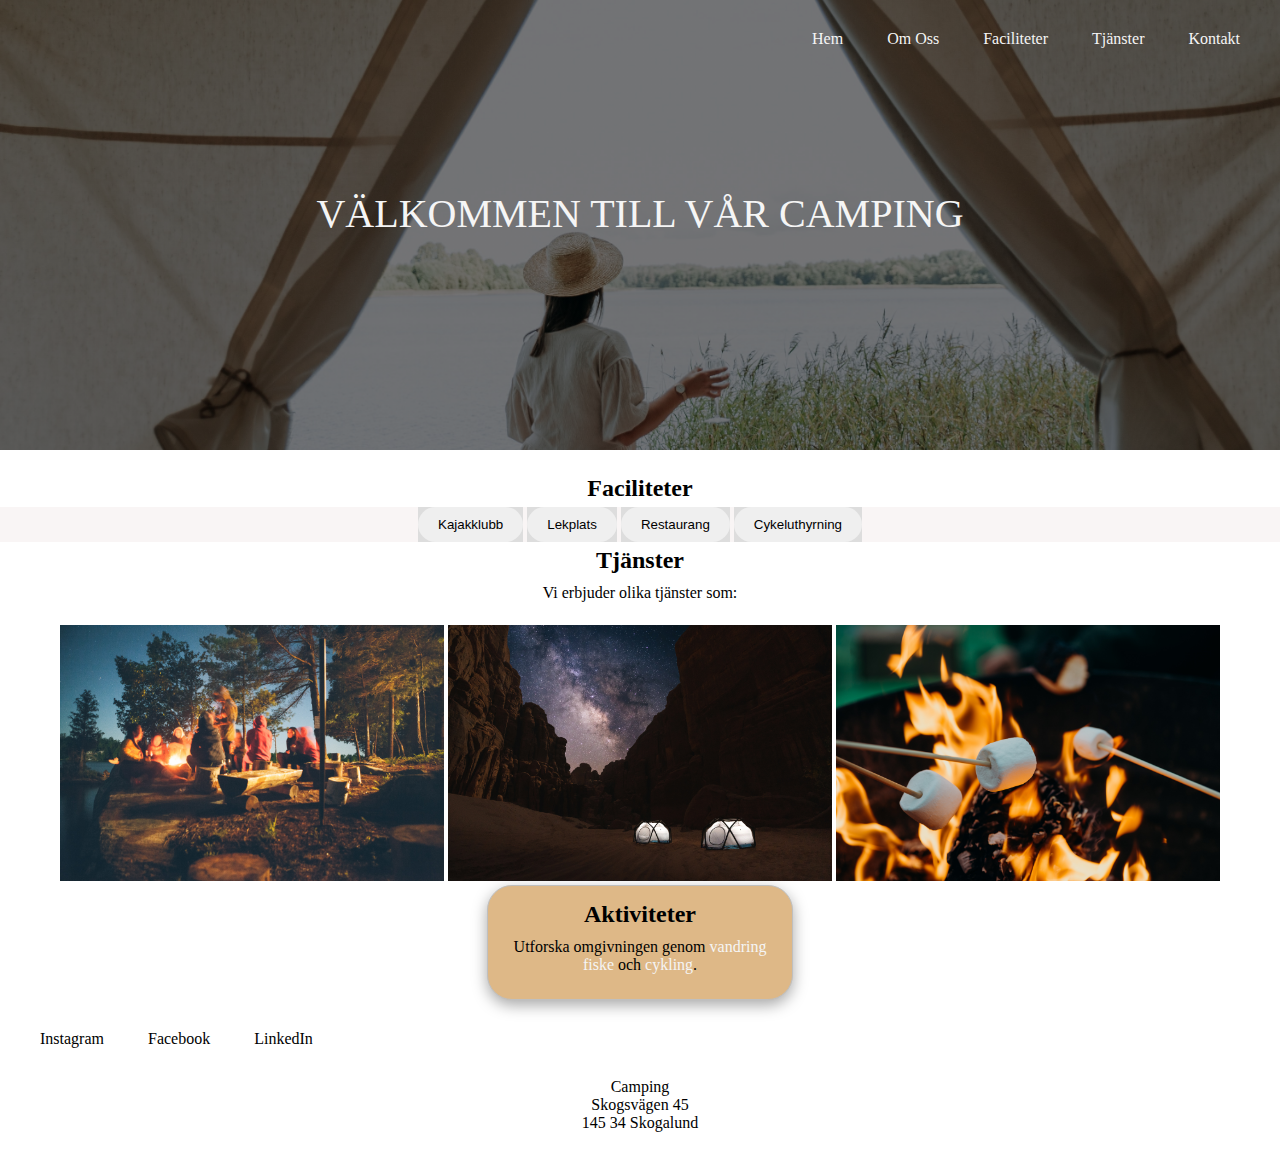
==== index.html @ aa3a7d94 "ändringar" ====
<!DOCTYPE html>
<html lang="en">
<head>
    <meta charset="UTF-8">
    <meta name="viewport" content="width=device-width, initial-scale=1.0">
    <title>Mer Camping</title>
    <link rel="stylesheet" href="styles.css">
</head>
<body>
    <header class="hero-image">
        <nav>
            <div class=" navbar">
            <ul>
                <li><a href="#">Hem</a></li>
                <li><a href="#">Om Oss</a></li>
                <li><a href="#">Faciliteter</a></li>
                <li><a href="#">Tjänster</a></li>
                <li><a href="#">Kontakt</a></li>
            </ul>
            </div>
        </nav>
        
            <div>
                <h1 class="hero-text">Välkommen till vår camping</h1>
          </div>

    </header>

    <main>
        <section>
        <h2>Faciliteter</h2>
         <div class="container">
           <ul class="faciliteter">
            <li><button class="button">Kajakklubb</button></li>
            <li><button class="button">Lekplats</button></li>
            <li><button class="button">Restaurang</button></li>
            <li><button class="button">Cykeluthyrning</button></li>
           </ul>
         </div>
       </section>
    

        <section>
            <h2>Tjänster</h2>
            <h4>Vi erbjuder olika tjänster som:</h4> <br>
            <img src="Image/guidadtur.jpg" alt="guidadtur" width="30%"> 
            <img src="Image/Kväll.jpg" alt="Kväll" width="30%">
            <img src="Image/Marshmallow.jpg" alt="Marshmallow" width="30%"> 
        </section>

         <section>
            <div class="card">
             <h2>Aktiviteter</h2>
             <h4>Utforska omgivningen genom <a href="">vandring</a> <a href="">fiske</a> och <a href="">cykling</a>.</h4>
             </div>
            </section>
       

    </main>
    <footer>
        <ul>
            <li>Instagram</li>
            <li>Facebook</li>
            <li>LinkedIn</li>
        </ul>
    

        <section> 
            Camping<br>
        Skogsvägen 45 <br>
        145 34 Skogalund
        </section>

    </footer>
</html>
---- styles.css ----
* {
    margin: 0px;
    padding: 0px;
}
    
body, html {
    height: 100%
}

.hero-image {
    background-image: linear-gradient(rgba(0, 0, 0, 0.5), rgba(0, 0, 0, 0.5)), url("Image/camping.jpg");
    height: 50%;
    background-position: center;
    background-repeat: no-repeat;
    background-size: cover;
    position: relative;
    margin: 0px 0px 20px 0px;
}

.hero-text {
    text-transform: uppercase;
    text-align: center;
    font-size: 2.5em;
    font-weight: 400;
    padding-top: 150px;
    color: whitesmoke;

}

nav {
    padding: 20px;
}

.navbar ul {
    text-align: right;
    float: right;
    
}

.navbar li {
    display: inline-block;
    margin: 10px 20px;
    
}

a {
    text-decoration: none;
    color: whitesmoke;
}

h2 {
    text-align: center;
    padding-bottom: 5px;
    padding-top: 5px;
}

h4 {
    text-align: center;
    font-weight: 100;
    padding-top: 5px;
    padding-bottom: 5px;
}

img {
    text-align: center;
}

div.container{
    background-color: rgb(249, 245, 245);
    padding: 0px;
    margin: 0px;
}

.button {
    border-radius: 25px;
    padding: 10px 20px 10px;
    margin: 0px;
    text-decoration: none;
    display: inline-block;
    border: none;
}

ul.faciliteter{
    display: inline-block;
    text-align: left;
 
   
}    

main li {
    display: inline-block;
    background-color: #ddd;
    border: none;
    color: black;
    text-align: center;
    display: inline-block;
    border-radius: 0px;
    
}


div.card {
    width: 284px;
    padding: 10px 10px 20px 10px;
    border: 1px solid #BFBFBF;
    background-color: burlywood;
    box-shadow: rgba(0, 0, 0, 0.35) 0px 5px 15px;
    display: inline-block;
    border-radius: 25px;
   
  }

footer {
    padding: 20px;
}

footer ul {
    text-align: center;
    display: ruby;
}

footer li {
    display: inline-block;
    padding: 10px 20px;
    margin-bottom: 20px;
}

section {
    text-align: center;
}
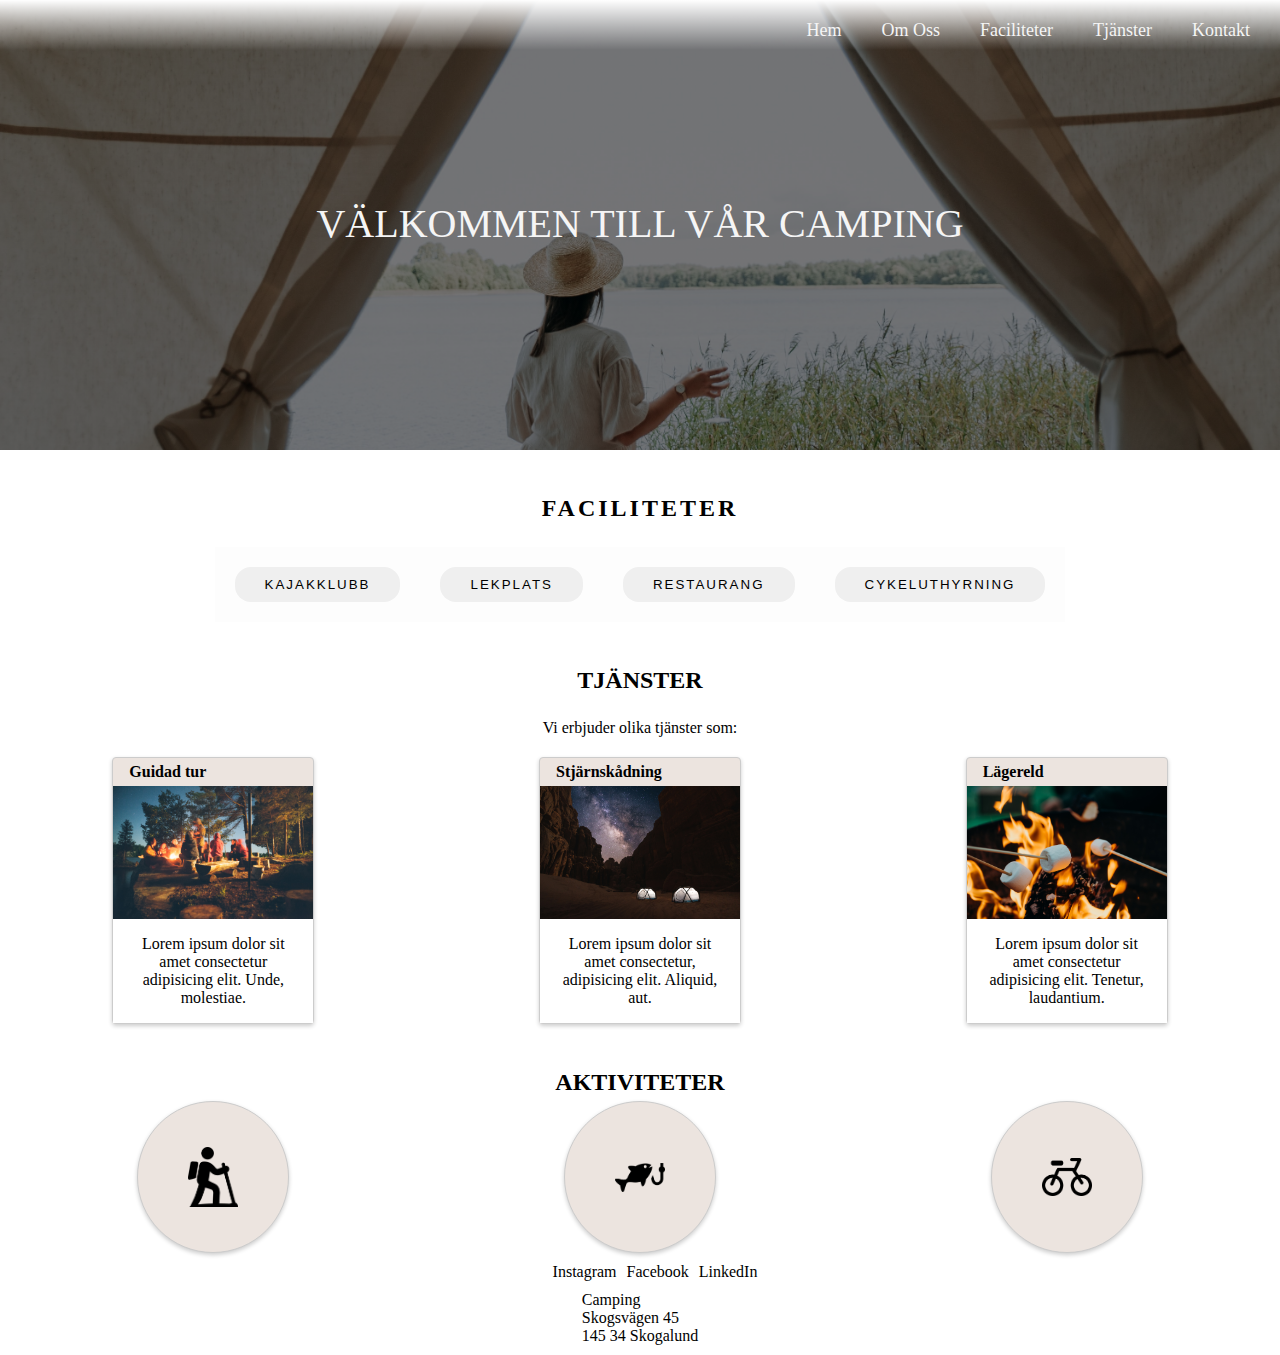
==== commit 0bee81f2: "media queries test" ====
--- a/index.html
+++ b/index.html
@@ -17,6 +17,9 @@
                 <li><a href="#">Tjänster</a></li>
                 <li><a href="#">Kontakt</a></li>
             </ul>
+            <div class="hamburger">
+                <img src="Image/hamburger.png" alt="hamburger">
+            </div>
             </div>
         </nav>
         
@@ -27,34 +30,60 @@
     </header>
 
     <main>
-        <section>
-        <h2>Faciliteter</h2>
-         <div class="container">
+        <section class="facilities">
+        <h2>FACILITETER</h2>
            <ul class="faciliteter">
             <li><button class="button">Kajakklubb</button></li>
             <li><button class="button">Lekplats</button></li>
             <li><button class="button">Restaurang</button></li>
             <li><button class="button">Cykeluthyrning</button></li>
            </ul>
-         </div>
        </section>
     
 
-        <section>
-            <h2>Tjänster</h2>
-            <h4>Vi erbjuder olika tjänster som:</h4> <br>
-            <img src="Image/guidadtur.jpg" alt="guidadtur" width="30%"> 
-            <img src="Image/Kväll.jpg" alt="Kväll" width="30%">
-            <img src="Image/Marshmallow.jpg" alt="Marshmallow" width="30%"> 
+        <section class="services">
+            <h2>TJÄNSTER</h2>
+            <p>Vi erbjuder olika tjänster som:</p>
+            <div class="wrapper">
+                <div class="card">
+                 <h4>Guidad tur</h4>
+            <img src="Image/guidadtur.jpg" alt="guidadtur" title="guidadtur"/> 
+         <p>Lorem ipsum dolor sit amet consectetur adipisicing elit. Unde, molestiae.</p>
+         </div>
+
+         <div class="card">
+            <h4>Stjärnskådning</h4>
+            <img src="Image/Kväll.jpg" alt="stjärnskådning" title="stjärnskådning"/>
+        <p>Lorem ipsum dolor sit amet consectetur, adipisicing elit. Aliquid, aut.</p>
+         </div>
+
+         <div class="card">
+             <h4>Lägereld</h4>
+             <img src="Image/Marshmallow.jpg" alt="Lägereld" title="lägereld"/> 
+            <p>Lorem ipsum dolor sit amet consectetur adipisicing elit. Tenetur, laudantium.</p> 
+            </div>
         </section>
 
-         <section>
-            <div class="card">
-             <h2>Aktiviteter</h2>
-             <h4>Utforska omgivningen genom <a href="">vandring</a> <a href="">fiske</a> och <a href="">cykling</a>.</h4>
+        
+         <section class="activities">
+             <h2>AKTIVITETER</h2>
+             <div class="wrapper">
+            <div class="activities-card">
+             <a href="https://sv.wikipedia.org/wiki/Vandring" target="_blank"></a>
+             <img src="Image/hike-icon.png" alt="vandring">
              </div>
+
+                <div class="activities-card">
+                <a href="https://sv.wikipedia.org/wiki/Fiske" target="_blank"></a>
+                <img src="Image/fishing-icon.png" alt="fiske">
+            </div> 
+
+            <div class="activities-card">
+            <a href="https://sv.wikipedia.org/wiki/Cykelsport" target="_blank"></a>
+            <img src="Image/bicycle-icon.png" alt="cykling">
+             </div>
+            </div>
             </section>
-       
 
     </main>
     <footer>
@@ -63,13 +92,12 @@
             <li>Facebook</li>
             <li>LinkedIn</li>
         </ul>
-    
-
-        <section> 
+        <p>
             Camping<br>
         Skogsvägen 45 <br>
-        145 34 Skogalund
-        </section>
+        145 34 Skogalund<br>
+        </p>
 
-    </footer>
+    </footer> 
+    </body>
 </html>--- a/styles.css
+++ b/styles.css
@@ -1,7 +1,7 @@
 * {
     margin: 0px;
-    padding: 0px;
-}
+     }
+    
     
 body, html {
     height: 100%
@@ -24,23 +24,30 @@
     font-weight: 400;
     padding-top: 150px;
     color: whitesmoke;
-
 }
 
 nav {
-    padding: 20px;
+    height: 50px;
+    background: linear-gradient(rgba(255, 255, 255, 1), rgba(255, 255, 255, 0));
 }
 
 .navbar ul {
-    text-align: right;
-    float: right;
-    
+    flex-direction: row;
+    display: flex;
+    justify-content: end;
+    padding: 10px;
+    font-size: large;
 }
 
 .navbar li {
-    display: inline-block;
-    margin: 10px 20px;
-    
+    display: flex;
+    justify-content: end;
+    margin: 10px 20px;  
+    flex-wrap: wrap;
+}
+
+.hamburger {
+    display: none;
 }
 
 a {
@@ -54,77 +61,167 @@
     padding-top: 5px;
 }
 
+
+.facilities{
+    text-align: center;
+    padding: 20px;
+    padding-bottom: 20px;
+    letter-spacing: 3px;}
+
+.button {
+    padding-left: 30px;
+    padding-right: 30px;
+    padding-top: 10px;
+    padding-bottom: 10px;
+    border-radius: 16px;
+    border: none;
+    text-transform: uppercase;
+    letter-spacing: 2px;
+    flex-wrap: wrap;
+}
+
+ul.faciliteter{
+    display: flex;
+    justify-content: center;
+    flex-wrap: wrap;
+    text-align: center; 
+    padding: 20px;
+}    
+
+.services {
+    padding: 0px;
+    padding-bottom: 20px;
+    justify-content: center;
+    align-items: center;
+    text-align: center;
+}
+
+section p {
+    padding: 20px;
+}
+
+img {
+    width: 100%;
+  }
+  
+
+main li {
+    display: inline-block;
+    background-color: #fdfdfd;
+    border: none;
+    color: black;
+    text-align: center;
+    display: inline-block;
+    border-radius: 0px;  
+    padding: 20px;
+}
+
 h4 {
     text-align: center;
     font-weight: 100;
     padding-top: 5px;
     padding-bottom: 5px;
-}
-
-img {
-    text-align: center;
-}
-
-div.container{
-    background-color: rgb(249, 245, 245);
-    padding: 0px;
-    margin: 0px;
-}
-
-.button {
-    border-radius: 25px;
-    padding: 10px 20px 10px;
-    margin: 0px;
-    text-decoration: none;
-    display: inline-block;
-    border: none;
-}
-
-ul.faciliteter{
-    display: inline-block;
-    text-align: left;
- 
-   
-}    
-
-main li {
-    display: inline-block;
-    background-color: #ddd;
-    border: none;
-    color: black;
-    text-align: center;
-    display: inline-block;
-    border-radius: 0px;
-    
-}
-
-
-div.card {
-    width: 284px;
-    padding: 10px 10px 20px 10px;
-    border: 1px solid #BFBFBF;
-    background-color: burlywood;
-    box-shadow: rgba(0, 0, 0, 0.35) 0px 5px 15px;
-    display: inline-block;
-    border-radius: 25px;
-   
-  }
-
+    font-weight: bold;
+}
+
+.wrapper {
+    display: flex;
+    justify-content: center;
+    flex-wrap: wrap;
+    align-items: center;
+  }
+  
+  .card {
+    background-color: #ece4df;
+    border: 1px solid #ccc;
+    border-radius: 4px;
+    box-shadow: 0 2px 4px rgba(0, 0, 0, 0.2); margin: auto;
+    margin-bottom: 20px;
+    width: 200px;
+    display: flex;
+    flex-direction: column;
+  }
+
+  .card h4 {
+    align-self: flex-start;
+    padding-left: 1rem;
+  }
+  
+  .card p {
+    background-color: white;
+    align-self: flex-start;
+    margin: 0;
+    padding: 16px;
+  }
+
+.activities-card {
+    background-color: #ece4df;
+    border: 1px solid #ccc;
+    padding: 50px;
+    border-radius: 50%;
+    box-shadow: 0 2px 4px rgba(0, 0, 0, 0.2); margin: auto;
+    margin: auto;
+    width: 50px;
+    height: 50px;
+    display: flex;
+    align-items: center;
+    justify-content: center;
+}
+  
 footer {
-    padding: 20px;
-}
-
-footer ul {
-    text-align: center;
-    display: ruby;
-}
-
-footer li {
-    display: inline-block;
-    padding: 10px 20px;
-    margin-bottom: 20px;
-}
-
-section {
-    text-align: center;
-}+    display: flex;
+    padding-bottom: 10px;
+    flex-direction: column;
+    align-items: center;
+  }
+  
+  footer ul {
+    display: flex;
+    padding-bottom: 10px;
+    }
+
+    footer li {
+        display: flex;
+        padding-top: 10px;
+        padding-right: 10px;
+    }
+
+    @media (max-width: 1024px) {
+        
+    }
+
+    @media (msx-width: 800px) {
+
+
+    }
+
+    @media (max-width: 600px) {
+
+        .hamburger {
+            display: flex;
+            justify-content: end;
+            padding: 10px
+        }
+        .hamburger img {
+            height: 20px;
+            width: 20px;
+        }
+
+        .navbar li {
+            display: none;
+        }
+       
+        .button {
+            width: 100%;
+            font-size: 2.5rem;
+
+        }
+
+        .card {
+            width: 80%;
+            font-size: 2.5rem;
+          
+        }
+
+
+    }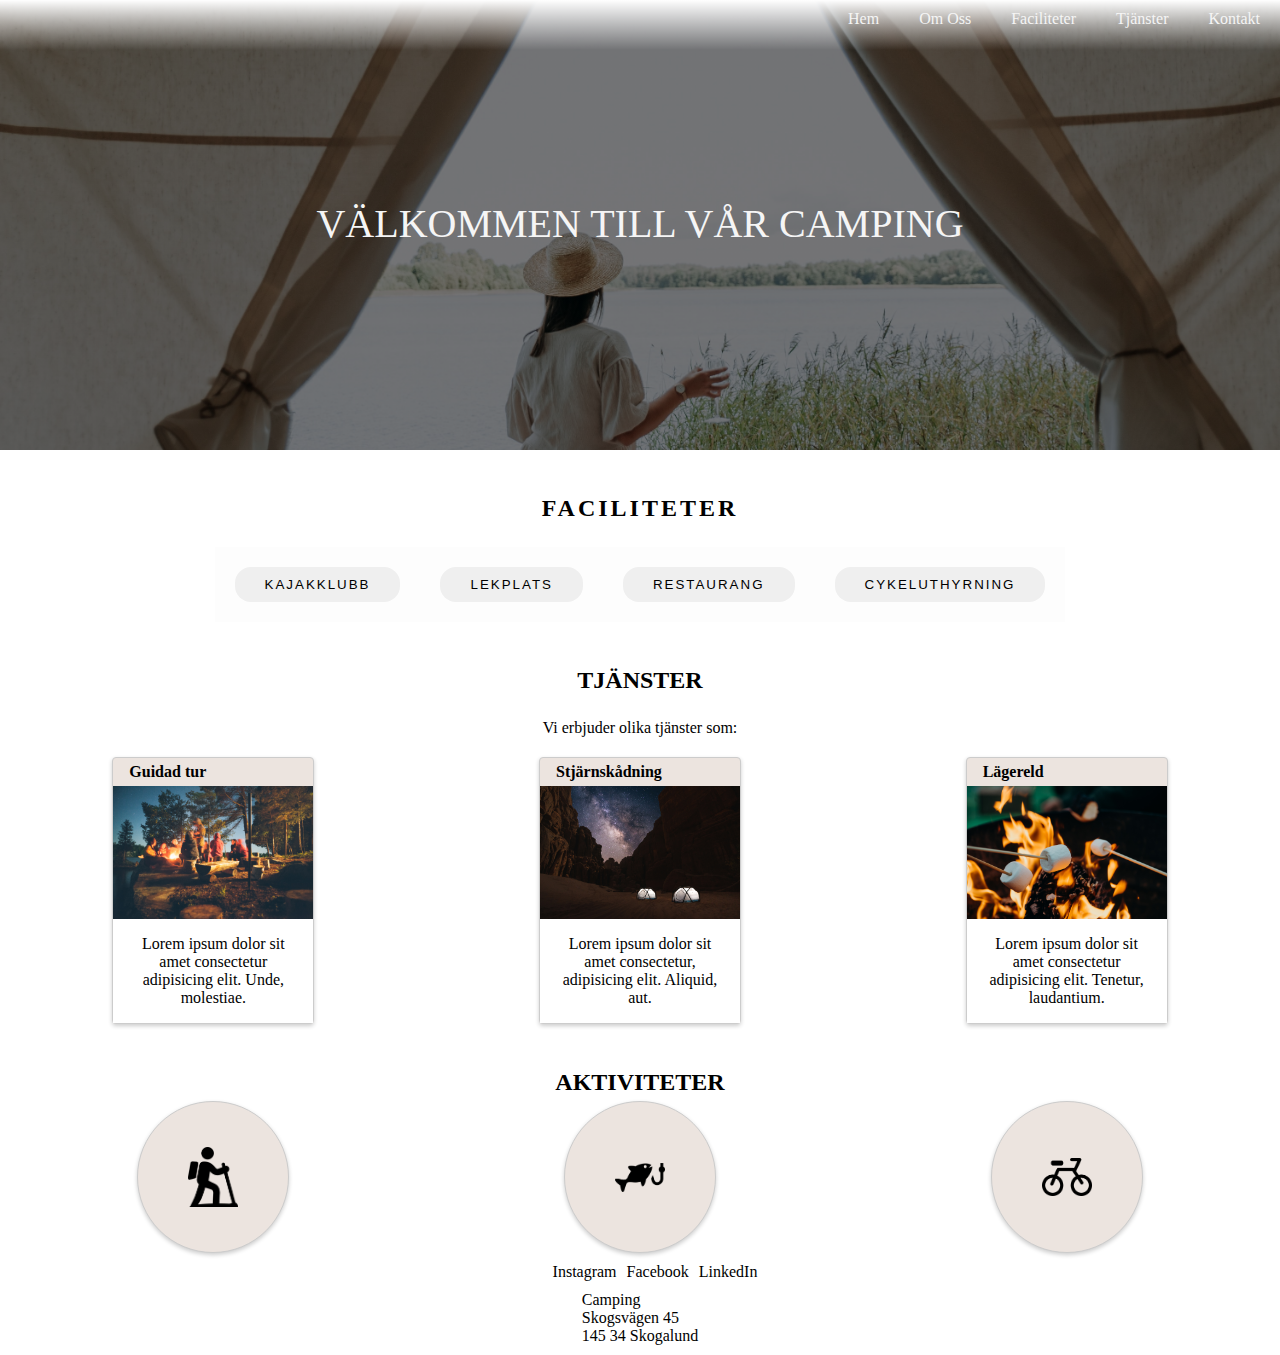
==== commit 838f74a6: "uppdaterat navbar" ====
--- a/index.html
+++ b/index.html
@@ -9,8 +9,7 @@
 <body>
     <header class="hero-image">
         <nav>
-            <div class=" navbar">
-            <ul>
+            <ul class="navbar">
                 <li><a href="#">Hem</a></li>
                 <li><a href="#">Om Oss</a></li>
                 <li><a href="#">Faciliteter</a></li>
@@ -19,7 +18,6 @@
             </ul>
             <div class="hamburger">
                 <img src="Image/hamburger.png" alt="hamburger">
-            </div>
             </div>
         </nav>
         
--- a/styles.css
+++ b/styles.css
@@ -31,19 +31,25 @@
     background: linear-gradient(rgba(255, 255, 255, 1), rgba(255, 255, 255, 0));
 }
 
+.navbar {
+    display: flex;
+    align-items: flex-end;
+    flex-wrap: wrap;
+    justify-content: end;
+}
+
 .navbar ul {
     flex-direction: row;
     display: flex;
     justify-content: end;
     padding: 10px;
-    font-size: large;
+    font-size: large;  
 }
 
 .navbar li {
     display: flex;
     justify-content: end;
     margin: 10px 20px;  
-    flex-wrap: wrap;
 }
 
 .hamburger {
@@ -197,7 +203,7 @@
 
     @media (max-width: 600px) {
 
-        .hamburger {
+     /*    .hamburger {
             display: flex;
             justify-content: end;
             padding: 10px
@@ -205,9 +211,9 @@
         .hamburger img {
             height: 20px;
             width: 20px;
-        }
-
-        .navbar li {
+        } */
+
+       /*  .navbar li {
             display: none;
         }
        
@@ -224,4 +230,4 @@
         }
 
 
-    }+    } */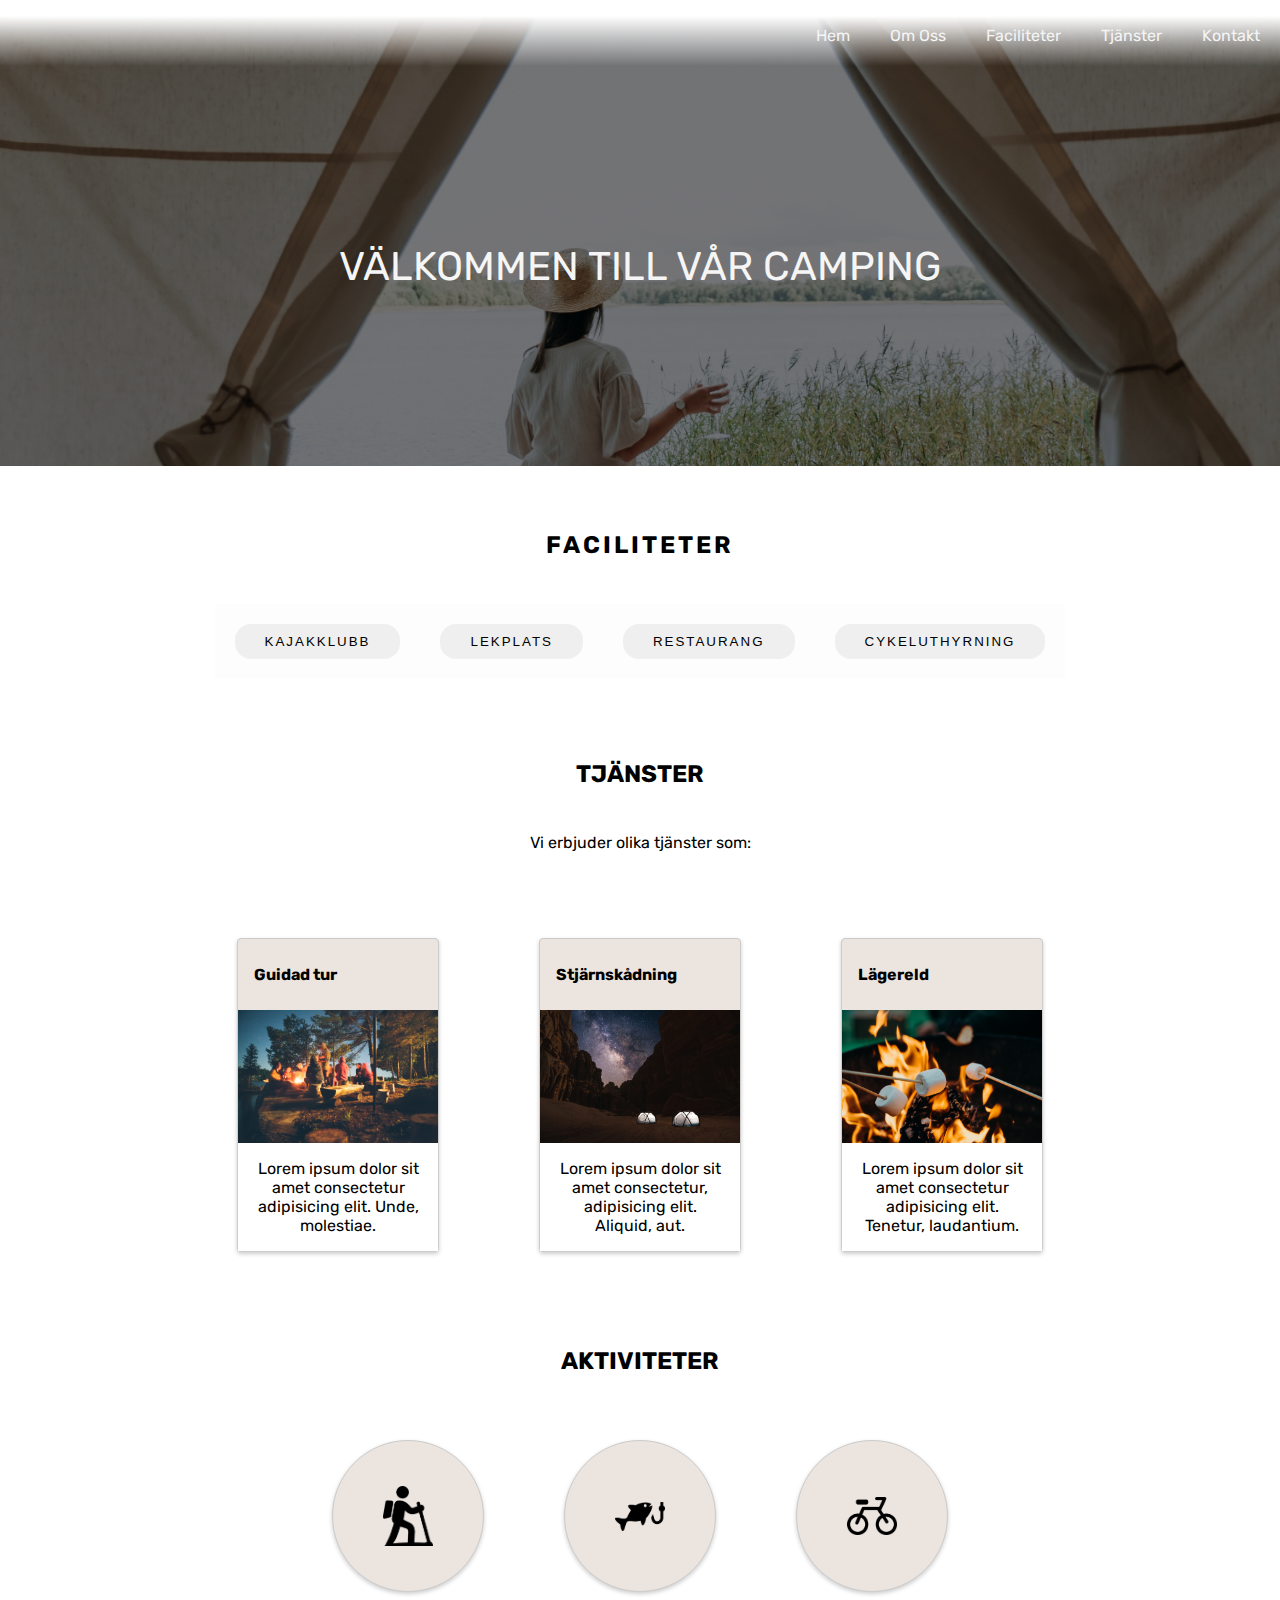
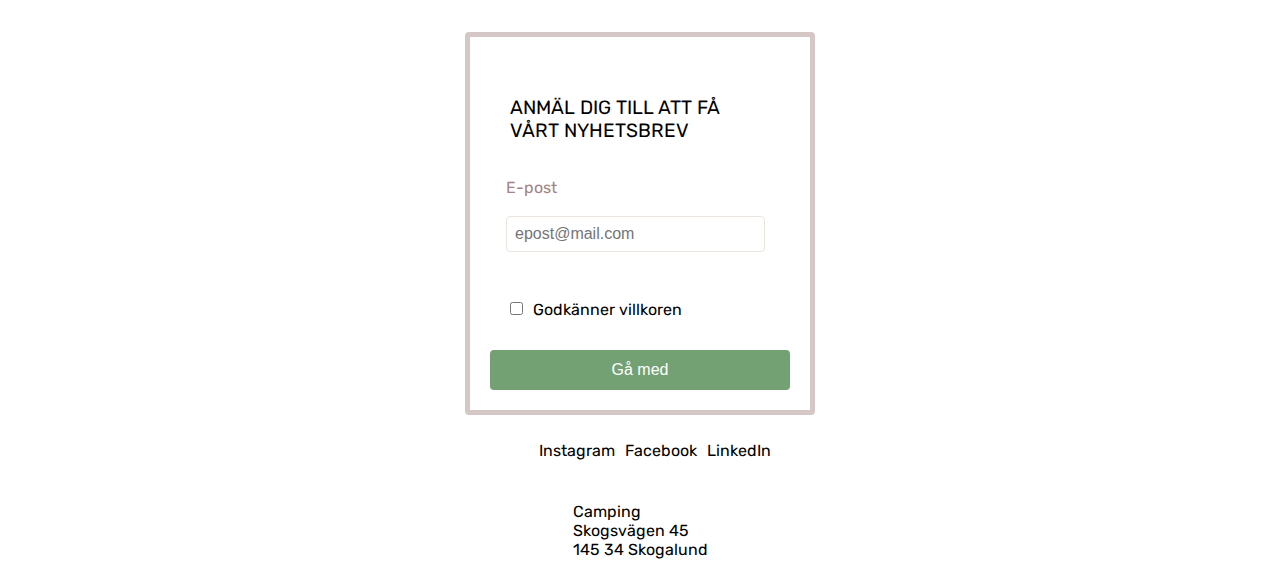
==== commit c7e46751: "Formulär klart" ====
--- a/index.html
+++ b/index.html
@@ -5,13 +5,14 @@
     <meta name="viewport" content="width=device-width, initial-scale=1.0">
     <title>Mer Camping</title>
     <link rel="stylesheet" href="styles.css">
+    <link href="https://fonts.googleapis.com/css2?family=Rubik:wght@300&display=swap" rel="stylesheet">
 </head>
 <body>
     <header class="hero-image">
         <nav>
             <ul class="navbar">
                 <li><a href="#">Hem</a></li>
-                <li><a href="#">Om Oss</a></li>
+                <li><a href="members.html">Om Oss</a></li>
                 <li><a href="#">Faciliteter</a></li>
                 <li><a href="#">Tjänster</a></li>
                 <li><a href="#">Kontakt</a></li>
@@ -36,6 +37,7 @@
             <li><button class="button">Restaurang</button></li>
             <li><button class="button">Cykeluthyrning</button></li>
            </ul>
+           
        </section>
     
 
@@ -83,6 +85,30 @@
             </div>
             </section>
 
+            <section class="newsletter">
+                <form>
+                    <p>Anmäl dig till att få vårt nyhetsbrev</p>
+                    <div class="form-card">
+                     <label for="email">E-post</label><br>
+                     <input type="email" name="email" id="email" placeholder="epost@mail.com" required><br>
+                   </div>
+
+                    <div class="form-card">
+                        <label for="checkbox"></label>
+                        <input type="checkbox" name="approved" id="checkbox" required>Godkänner villkoren
+                    </div>
+                      <button type="submit">Gå med</button>
+
+                  
+
+                   <!-- SEP TEST KOD
+                     E-post: <br><input type="email" required><br>
+                    <input type="submit" value="Gå med">
+                    <input type="reset">
+                    <input type="checkbox" required> Godkänner villkoren -->
+                </form>
+            
+              </section>
     </main>
     <footer>
         <ul>
--- a/styles.css
+++ b/styles.css
@@ -1,10 +1,9 @@
-* {
-    margin: 0px;
-     }
-    
-    
-body, html {
-    height: 100%
+
+ body, html {
+    height: 100%;
+    font-family: 'Rubik', sans-serif;
+    margin: 0;
+    padding: 0;
 }
 
 .hero-image {
@@ -28,7 +27,7 @@
 
 nav {
     height: 50px;
-    background: linear-gradient(rgba(255, 255, 255, 1), rgba(255, 255, 255, 0));
+    background: linear-gradient(rgba(255, 255, 255, 1), rgba(255, 255, 255, 0));  
 }
 
 .navbar {
@@ -142,10 +141,11 @@
     border: 1px solid #ccc;
     border-radius: 4px;
     box-shadow: 0 2px 4px rgba(0, 0, 0, 0.2); margin: auto;
-    margin-bottom: 20px;
+    margin: 50px;
     width: 200px;
     display: flex;
     flex-direction: column;
+
   }
 
   .card h4 {
@@ -165,15 +165,72 @@
     border: 1px solid #ccc;
     padding: 50px;
     border-radius: 50%;
-    box-shadow: 0 2px 4px rgba(0, 0, 0, 0.2); margin: auto;
-    margin: auto;
+    box-shadow: 0 2px 4px rgba(0, 0, 0, 0.2); margin: 50px;
+    margin: 40px;
     width: 50px;
     height: 50px;
     display: flex;
     align-items: center;
     justify-content: center;
 }
-  
+
+.newsletter {
+    display: flex;
+    justify-content: center;
+}
+
+form {
+    border: 5px solid rgb(214, 199, 199);
+    background-color: white;
+    width: 300px;
+    padding: 20px;
+    border-radius: 4px;
+}
+
+form > p {
+    text-transform: uppercase;
+    font-size: 1.2rem;
+    margin-bottom: 0px;
+}
+
+label {
+    display: block;
+    margin-bottom: 5p;
+    color: rgb(163, 131, 131);
+}
+
+input[type="email"]{ 
+    width: 90%;
+    padding: 10px;
+    border: 1px solid #ece4df;
+    border-radius: 4px;
+}
+
+input[type="checkbox"]{
+    margin-right: 10px;
+}
+
+input[placeholder="epost@mail.com"]{
+    font-size: 1em;
+    padding: 8px;
+}
+
+.form-card {
+    margin-bottom: 15px;
+    padding: 1rem;
+}
+
+form button {
+    width: 100%;
+    height: 40px;
+    background-color: rgb(116, 161, 116);
+    color: rgb(255, 255, 255);
+    border-radius: 4px;
+    border: none;
+    font-size:medium
+}
+
+
 footer {
     display: flex;
     padding-bottom: 10px;
@@ -203,7 +260,7 @@
 
     @media (max-width: 600px) {
 
-     /*    .hamburger {
+        .hamburger {
             display: flex;
             justify-content: end;
             padding: 10px
@@ -213,7 +270,7 @@
             width: 20px;
         } */
 
-       /*  .navbar li {
+       .navbar li {
             display: none;
         }
        
@@ -226,8 +283,18 @@
         .card {
             width: 80%;
             font-size: 2.5rem;
-          
-        }
-
-
-    } */+        }
+
+        .newsletter {
+            font-size: 1.5rem;
+        }
+         .newsletter p {
+            font-size: 1.5rem;
+         }
+         
+         form button {
+            font-size: 1.5rem;
+         }
+
+
+    } 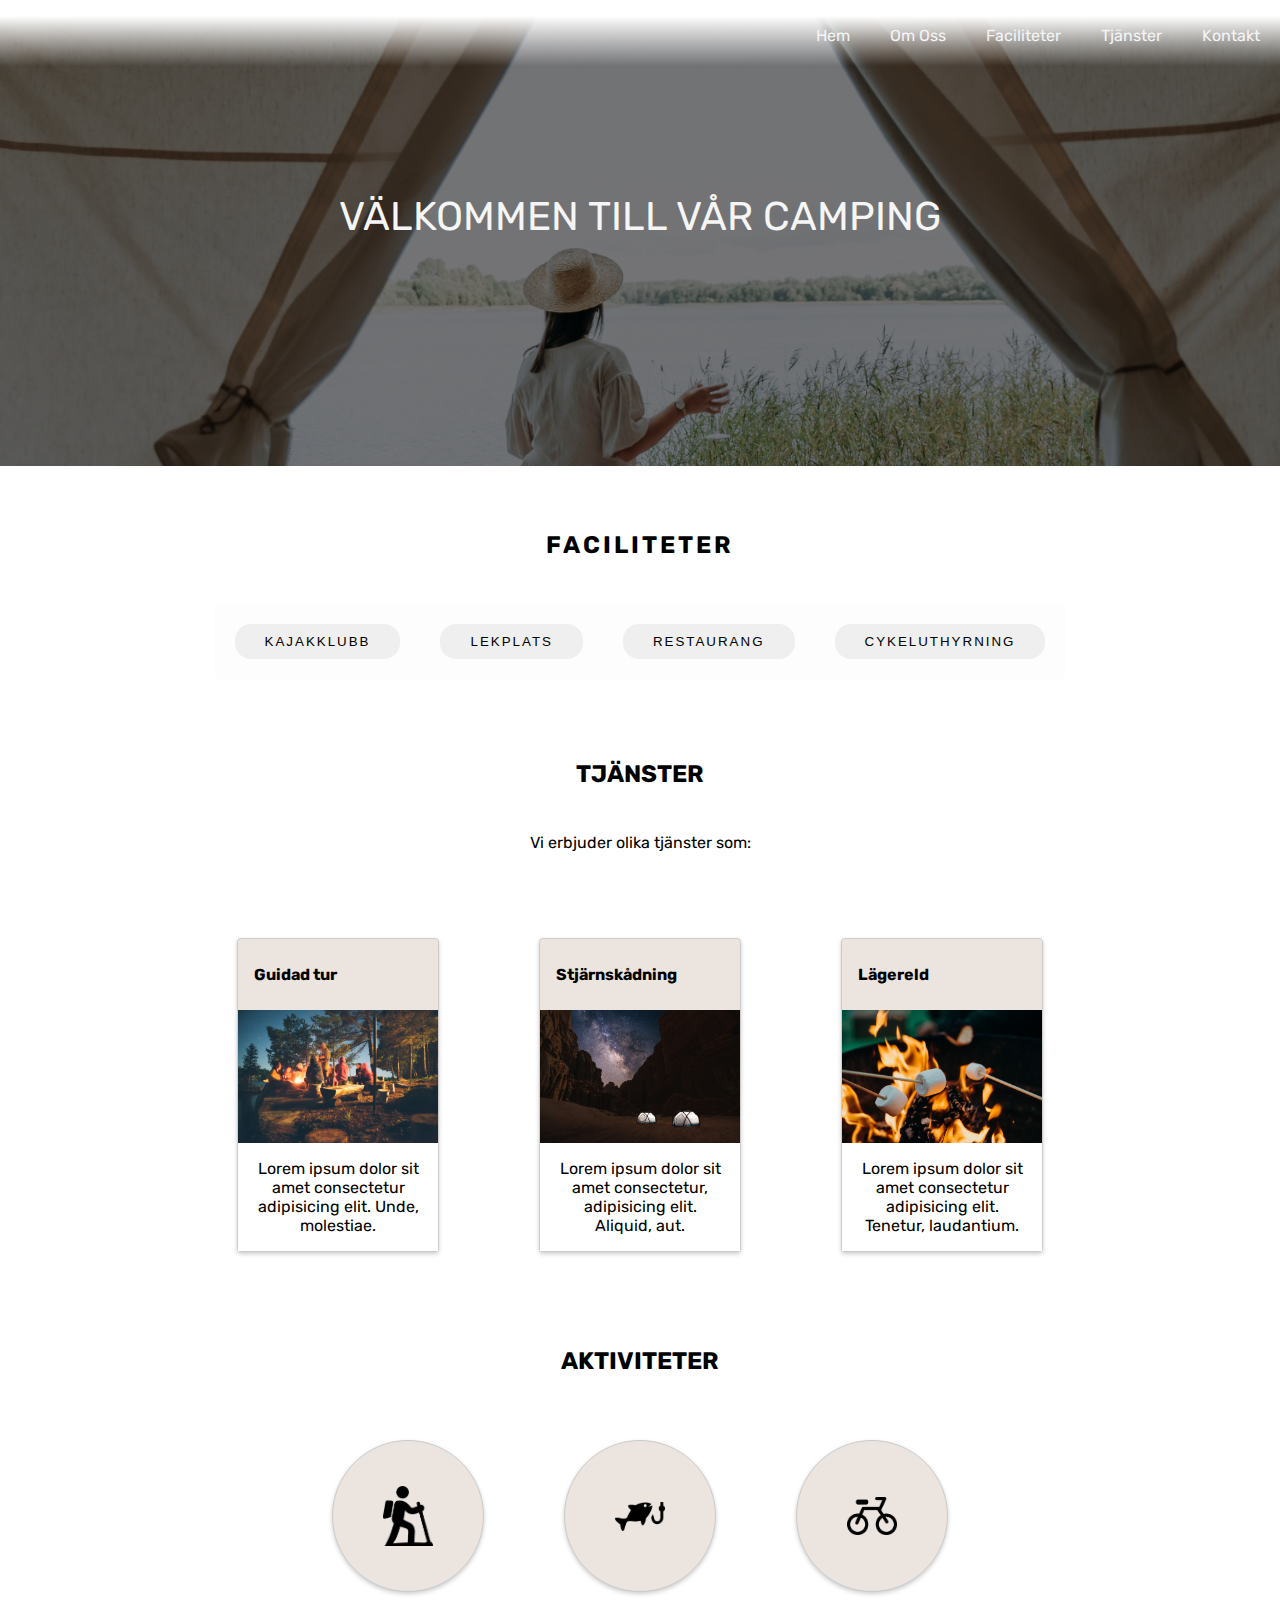
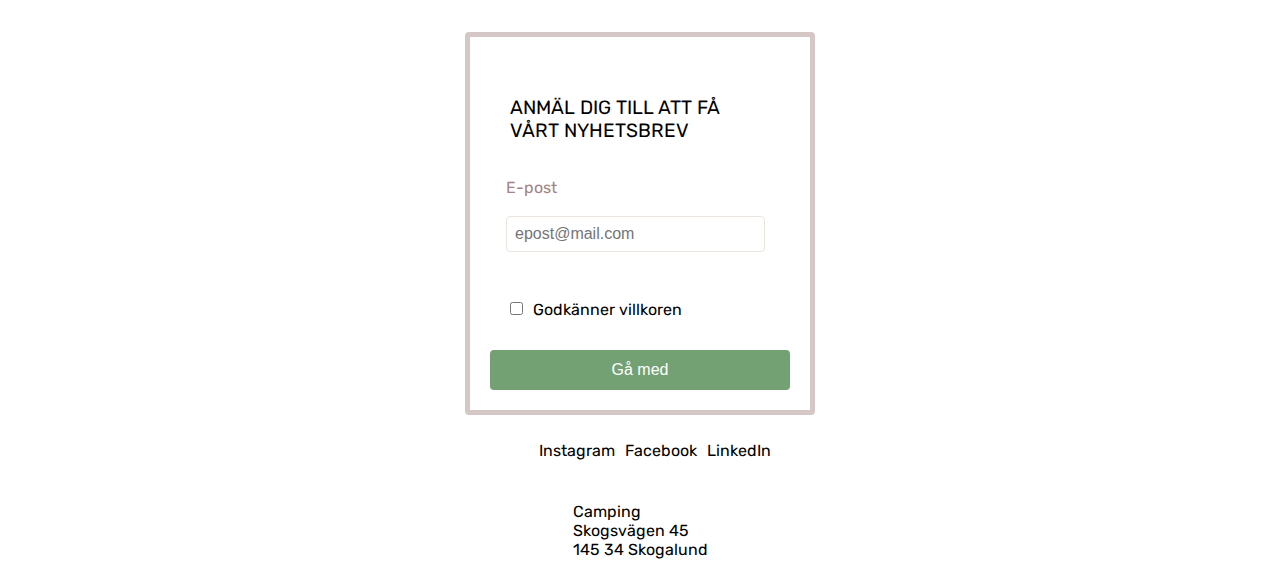
==== commit 9a38a44c: "medlemssida klar" ====
--- a/index.html
+++ b/index.html
@@ -29,17 +29,15 @@
     </header>
 
     <main>
-        <section class="facilities">
-        <h2>FACILITETER</h2>
+         <section class="facilities">
+         <h2>FACILITETER</h2>
            <ul class="faciliteter">
             <li><button class="button">Kajakklubb</button></li>
             <li><button class="button">Lekplats</button></li>
             <li><button class="button">Restaurang</button></li>
             <li><button class="button">Cykeluthyrning</button></li>
            </ul>
-           
-       </section>
-    
+        </section>
 
         <section class="services">
             <h2>TJÄNSTER</h2>
@@ -63,7 +61,6 @@
             <p>Lorem ipsum dolor sit amet consectetur adipisicing elit. Tenetur, laudantium.</p> 
             </div>
         </section>
-
         
          <section class="activities">
              <h2>AKTIVITETER</h2>
@@ -72,7 +69,6 @@
              <a href="https://sv.wikipedia.org/wiki/Vandring" target="_blank"></a>
              <img src="Image/hike-icon.png" alt="vandring">
              </div>
-
                 <div class="activities-card">
                 <a href="https://sv.wikipedia.org/wiki/Fiske" target="_blank"></a>
                 <img src="Image/fishing-icon.png" alt="fiske">
@@ -81,7 +77,7 @@
             <div class="activities-card">
             <a href="https://sv.wikipedia.org/wiki/Cykelsport" target="_blank"></a>
             <img src="Image/bicycle-icon.png" alt="cykling">
-             </div>
+            </div>
             </div>
             </section>
 
--- a/styles.css
+++ b/styles.css
@@ -21,8 +21,9 @@
     text-align: center;
     font-size: 2.5em;
     font-weight: 400;
-    padding-top: 150px;
+    padding-top: 100px;
     color: whitesmoke;
+
 }
 
 nav {
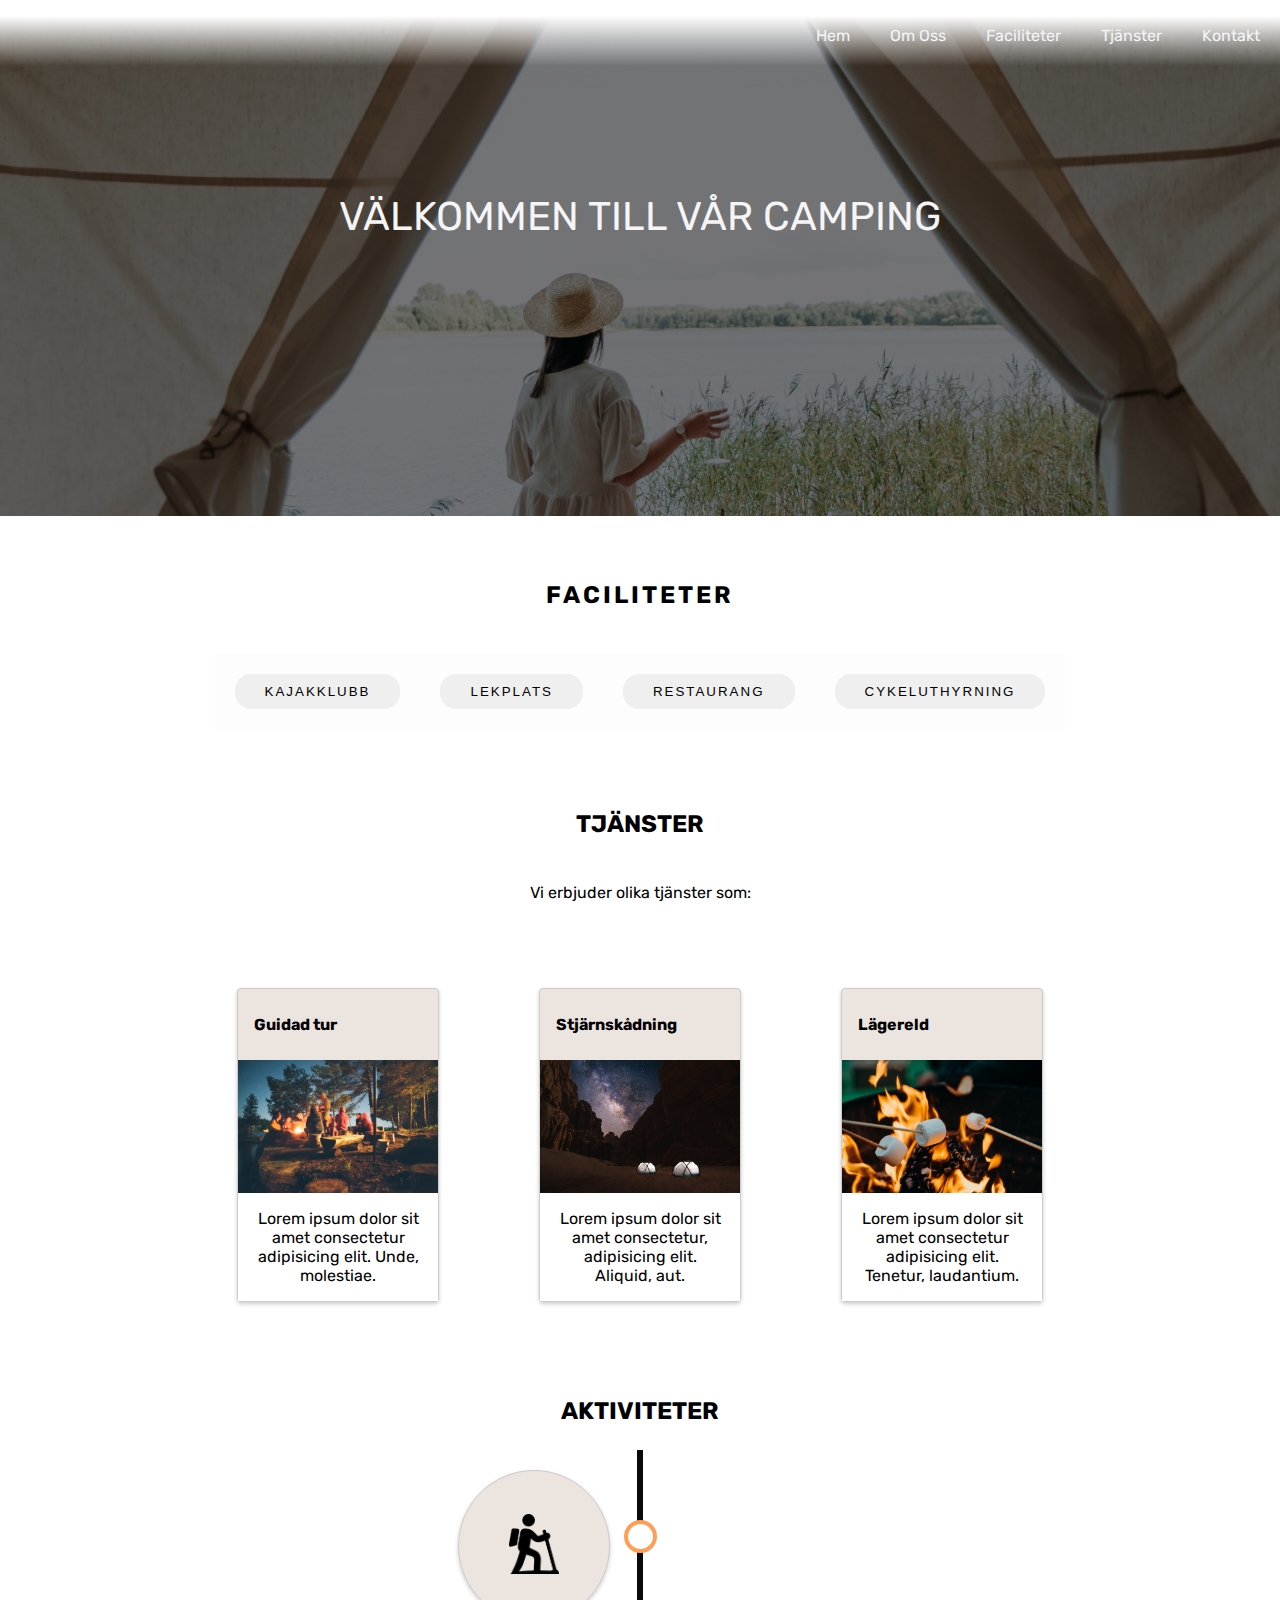
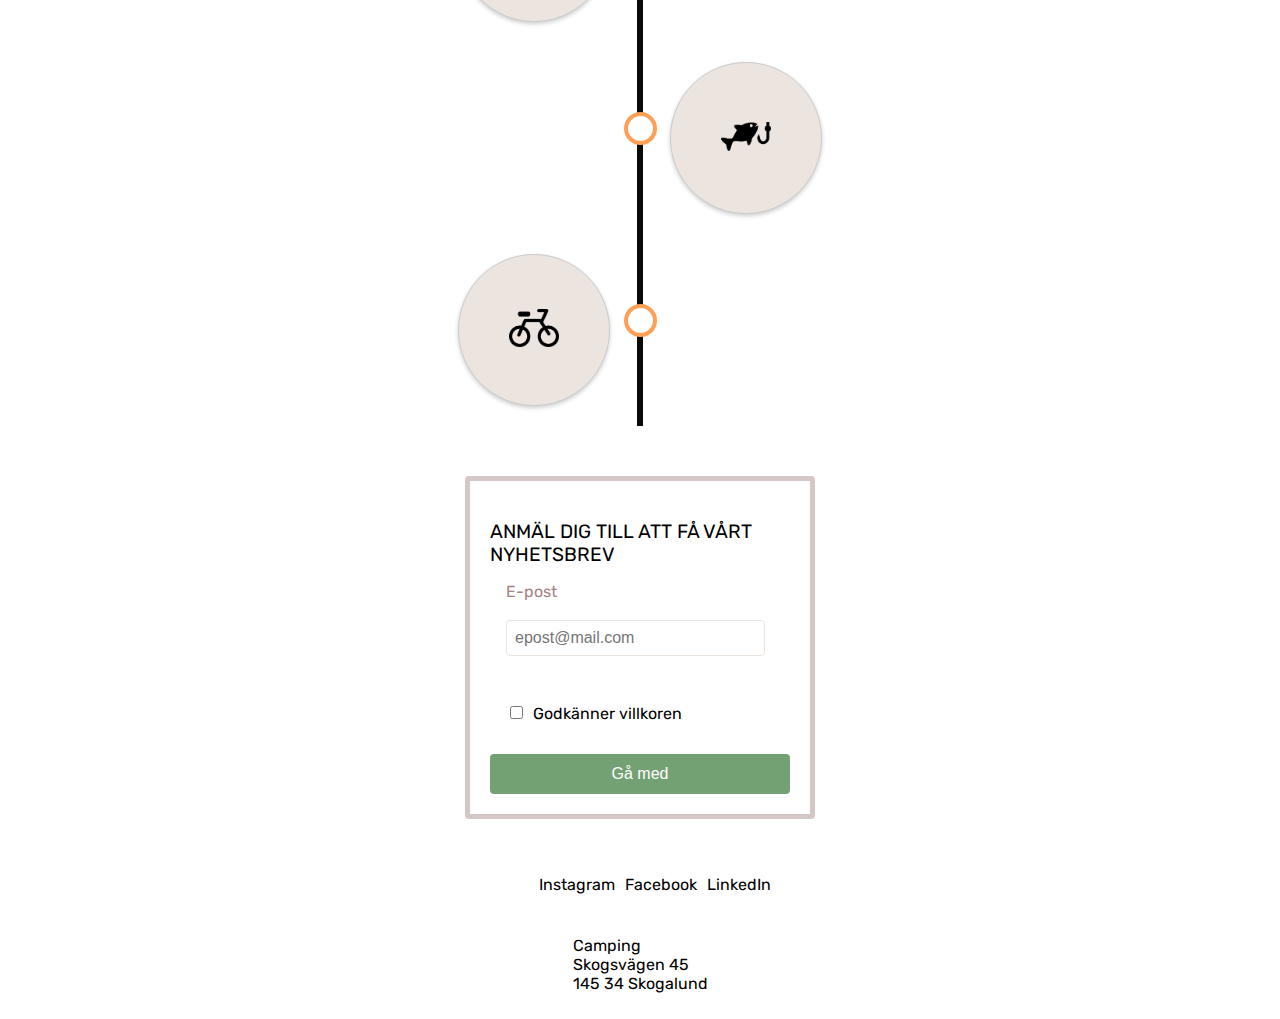
==== commit cdbd18f5: "hoover effekt + timeline" ====
--- a/index.html
+++ b/index.html
@@ -1,5 +1,6 @@
 <!DOCTYPE html>
 <html lang="en">
+
 <head>
     <meta charset="UTF-8">
     <meta name="viewport" content="width=device-width, initial-scale=1.0">
@@ -7,6 +8,7 @@
     <link rel="stylesheet" href="styles.css">
     <link href="https://fonts.googleapis.com/css2?family=Rubik:wght@300&display=swap" rel="stylesheet">
 </head>
+
 <body>
     <header class="hero-image">
         <nav>
@@ -21,22 +23,22 @@
                 <img src="Image/hamburger.png" alt="hamburger">
             </div>
         </nav>
-        
-            <div>
-                <h1 class="hero-text">Välkommen till vår camping</h1>
-          </div>
+
+        <div>
+            <h1 class="hero-text">Välkommen till vår camping</h1>
+        </div>
 
     </header>
 
     <main>
-         <section class="facilities">
-         <h2>FACILITETER</h2>
-           <ul class="faciliteter">
-            <li><button class="button">Kajakklubb</button></li>
-            <li><button class="button">Lekplats</button></li>
-            <li><button class="button">Restaurang</button></li>
-            <li><button class="button">Cykeluthyrning</button></li>
-           </ul>
+        <section class="facilities">
+            <h2>FACILITETER</h2>
+            <ul class="faciliteter">
+                <li><button class="button">Kajakklubb</button></li>
+                <li><button class="button">Lekplats</button></li>
+                <li><button class="button">Restaurang</button></li>
+                <li><button class="button">Cykeluthyrning</button></li>
+            </ul>
         </section>
 
         <section class="services">
@@ -44,67 +46,83 @@
             <p>Vi erbjuder olika tjänster som:</p>
             <div class="wrapper">
                 <div class="card">
-                 <h4>Guidad tur</h4>
-            <img src="Image/guidadtur.jpg" alt="guidadtur" title="guidadtur"/> 
-         <p>Lorem ipsum dolor sit amet consectetur adipisicing elit. Unde, molestiae.</p>
-         </div>
+                    <h4>Guidad tur</h4>
+                    <img src="Image/guidadtur.jpg" alt="guidadtur" title="guidadtur" />
+                    <p>Lorem ipsum dolor sit amet consectetur adipisicing elit. Unde, molestiae.</p>
+                </div>
 
-         <div class="card">
-            <h4>Stjärnskådning</h4>
-            <img src="Image/Kväll.jpg" alt="stjärnskådning" title="stjärnskådning"/>
-        <p>Lorem ipsum dolor sit amet consectetur, adipisicing elit. Aliquid, aut.</p>
-         </div>
+                <div class="card">
+                    <h4>Stjärnskådning</h4>
+                    <img src="Image/Kväll.jpg" alt="stjärnskådning" title="stjärnskådning" />
+                    <p>Lorem ipsum dolor sit amet consectetur, adipisicing elit. Aliquid, aut.</p>
+                </div>
 
-         <div class="card">
-             <h4>Lägereld</h4>
-             <img src="Image/Marshmallow.jpg" alt="Lägereld" title="lägereld"/> 
-            <p>Lorem ipsum dolor sit amet consectetur adipisicing elit. Tenetur, laudantium.</p> 
+                <div class="card">
+                    <h4>Lägereld</h4>
+                    <img src="Image/Marshmallow.jpg" alt="Lägereld" title="lägereld" />
+                    <p>Lorem ipsum dolor sit amet consectetur adipisicing elit. Tenetur, laudantium.</p>
+                </div>
+        </section>
+
+        <section class="activities">
+            <h2>AKTIVITETER</h2>
+
+            <div class="timeline">
+
+                <div class="container left">
+                    <div class="content">
+                        <div class="activities-card">
+                            <a href="https://sv.wikipedia.org/wiki/Vandring" target="_blank">
+                                <img src="Image/hike-icon.png" alt="vandring"></a>
+                        </div>
+                    </div>
+                </div>
+
+                <div class="container right">
+                    <div class="content">
+                        <div class="activities-card">
+                            <a href="https://sv.wikipedia.org/wiki/Fiske" target="_blank">
+                                <img src="Image/fishing-icon.png" alt="fiske"></a>
+                        </div>
+                    </div>
+                </div>
+
+                <div class="container left">
+                    <div class="content">
+                        <div class="activities-card">
+                            <a href="https://sv.wikipedia.org/wiki/Cykelsport" target="_blank">
+                                <img src="Image/bicycle-icon.png" alt="cykling"></a>
+                        </div>
+                    </div>
+                </div>
             </div>
         </section>
-        
-         <section class="activities">
-             <h2>AKTIVITETER</h2>
-             <div class="wrapper">
-            <div class="activities-card">
-             <a href="https://sv.wikipedia.org/wiki/Vandring" target="_blank"></a>
-             <img src="Image/hike-icon.png" alt="vandring">
-             </div>
-                <div class="activities-card">
-                <a href="https://sv.wikipedia.org/wiki/Fiske" target="_blank"></a>
-                <img src="Image/fishing-icon.png" alt="fiske">
-            </div> 
 
-            <div class="activities-card">
-            <a href="https://sv.wikipedia.org/wiki/Cykelsport" target="_blank"></a>
-            <img src="Image/bicycle-icon.png" alt="cykling">
-            </div>
-            </div>
-            </section>
+        <div class="newsletter">
+            <form>
+                <p>Anmäl dig till att få vårt nyhetsbrev</p>
+                <div class="form-card">
+                    <label for="email">E-post</label><br>
+                    <input type="email" name="email" id="email" placeholder="epost@mail.com" required><br>
+                </div>
 
-            <section class="newsletter">
-                <form>
-                    <p>Anmäl dig till att få vårt nyhetsbrev</p>
-                    <div class="form-card">
-                     <label for="email">E-post</label><br>
-                     <input type="email" name="email" id="email" placeholder="epost@mail.com" required><br>
-                   </div>
+                <div class="form-card">
+                    <label for="checkbox"></label>
+                    <input type="checkbox" name="approved" id="checkbox" required>Godkänner villkoren
+                </div>
+                <button type="submit">Gå med</button>
+        </div>
 
-                    <div class="form-card">
-                        <label for="checkbox"></label>
-                        <input type="checkbox" name="approved" id="checkbox" required>Godkänner villkoren
-                    </div>
-                      <button type="submit">Gå med</button>
 
-                  
 
-                   <!-- SEP TEST KOD
+        <!-- SEP TEST KOD
                      E-post: <br><input type="email" required><br>
                     <input type="submit" value="Gå med">
                     <input type="reset">
                     <input type="checkbox" required> Godkänner villkoren -->
-                </form>
-            
-              </section>
+        </form>
+
+        </section>
     </main>
     <footer>
         <ul>
@@ -114,10 +132,11 @@
         </ul>
         <p>
             Camping<br>
-        Skogsvägen 45 <br>
-        145 34 Skogalund<br>
+            Skogsvägen 45 <br>
+            145 34 Skogalund<br>
         </p>
 
-    </footer> 
-    </body>
+    </footer>
+</body>
+
 </html>--- a/styles.css
+++ b/styles.css
@@ -8,7 +8,7 @@
 
 .hero-image {
     background-image: linear-gradient(rgba(0, 0, 0, 0.5), rgba(0, 0, 0, 0.5)), url("Image/camping.jpg");
-    height: 50%;
+    height: 500px;
     background-position: center;
     background-repeat: no-repeat;
     background-size: cover;
@@ -146,9 +146,12 @@
     width: 200px;
     display: flex;
     flex-direction: column;
-
-  }
-
+  }
+
+.card:hover {
+  margin-top: -10px;
+ 
+}
   .card h4 {
     align-self: flex-start;
     padding-left: 1rem;
@@ -161,23 +164,87 @@
     padding: 16px;
   }
 
-.activities-card {
-    background-color: #ece4df;
-    border: 1px solid #ccc;
-    padding: 50px;
+  /* The actual timeline (the vertical ruler) */
+.timeline {
+    position: relative;
+  }
+  
+  /* The actual timeline (the vertical ruler) */
+  .timeline::after {
+    content: '';
+    position: absolute;
+    width: 6px;
+    background-color: rgb(10, 10, 10);
+    top: 0;
+    bottom: 0;
+    left: 50%;
+    margin-left: -3px;
+  }
+  
+  /* Container around content */
+  .container {
+    position: relative;
+    width: 50%;
+  }
+  
+  /* The circles on the timeline */
+  .container::after {
+    content: '';
+    position: absolute;
+    width: 25px;
+    height: 25px;
+    right: -17px;
+    background-color: white;
+    border: 4px solid #FF9F55;
+    top: 70px;
     border-radius: 50%;
-    box-shadow: 0 2px 4px rgba(0, 0, 0, 0.2); margin: 50px;
-    margin: 40px;
-    width: 50px;
-    height: 50px;
-    display: flex;
-    align-items: center;
+    z-index: 1;
+  }
+  
+  /* Place the container to the left */
+  .left {
+    left: 0;
+    display: flex;
+    justify-content: flex-end;
+  }
+  
+  /* Place the container to the right */
+  .right {
+    left: 50%;
+  }
+  
+  
+  /* Fix the circle for containers on the right side */
+  .right::after {
+    left: -16px;
+  }
+  
+  /* The actual content */
+  .content {
+    padding: 20px 30px;
+    background-color: white;
+    position: relative;
+    border-radius: 6px;
+  }
+    
+    .activities-card {
+        background-color: #ece4df;
+        border: 1px solid #ccc;
+        padding: 50px;
+        border-radius: 50%;
+        box-shadow: 0 2px 4px rgba(0, 0, 0, 0.2);
+        width: 50px;
+        height: 50px;
+        display: flex;
+        align-items: center;
+        justify-content: center;
+     }
+
+.newsletter {
+    display: flex;
     justify-content: center;
-}
-
-.newsletter {
-    display: flex;
-    justify-content: center;
+    margin-top: 50px;
+    padding-bottom: 30px;
 }
 
 form {
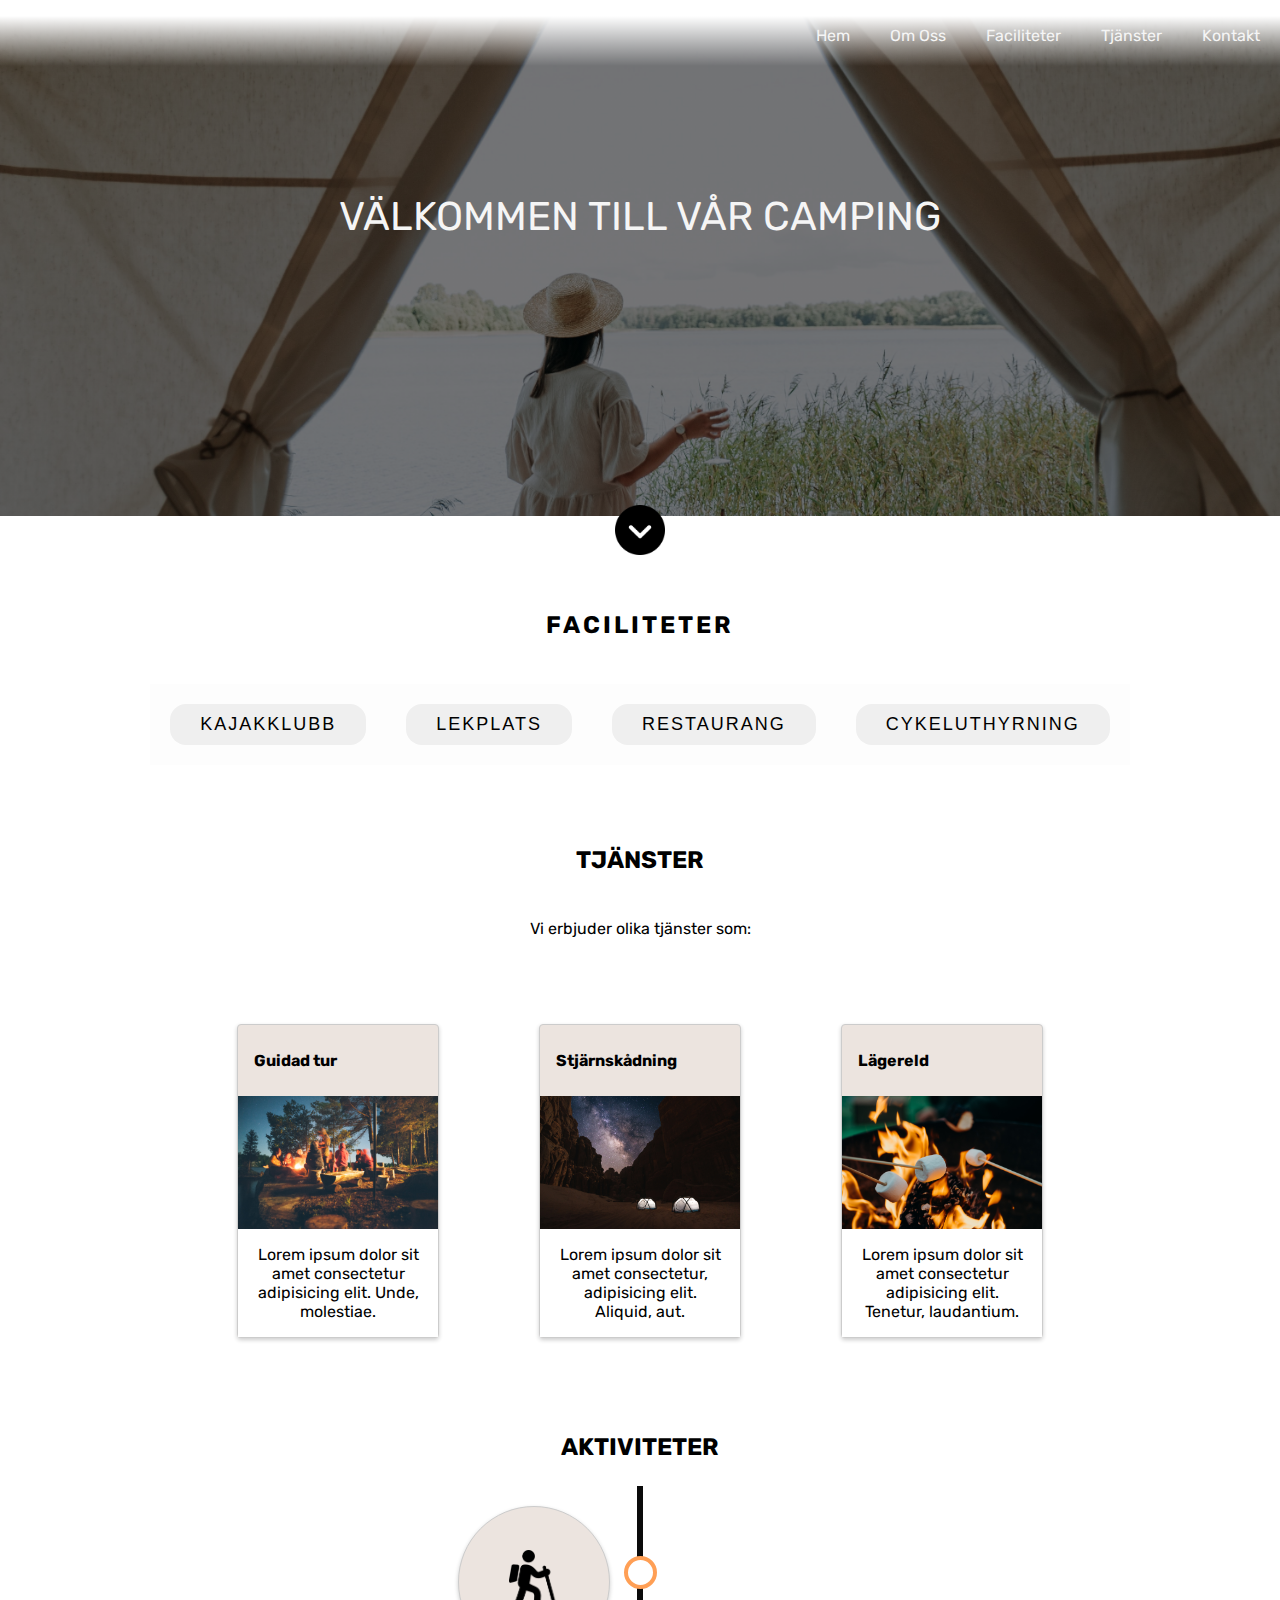
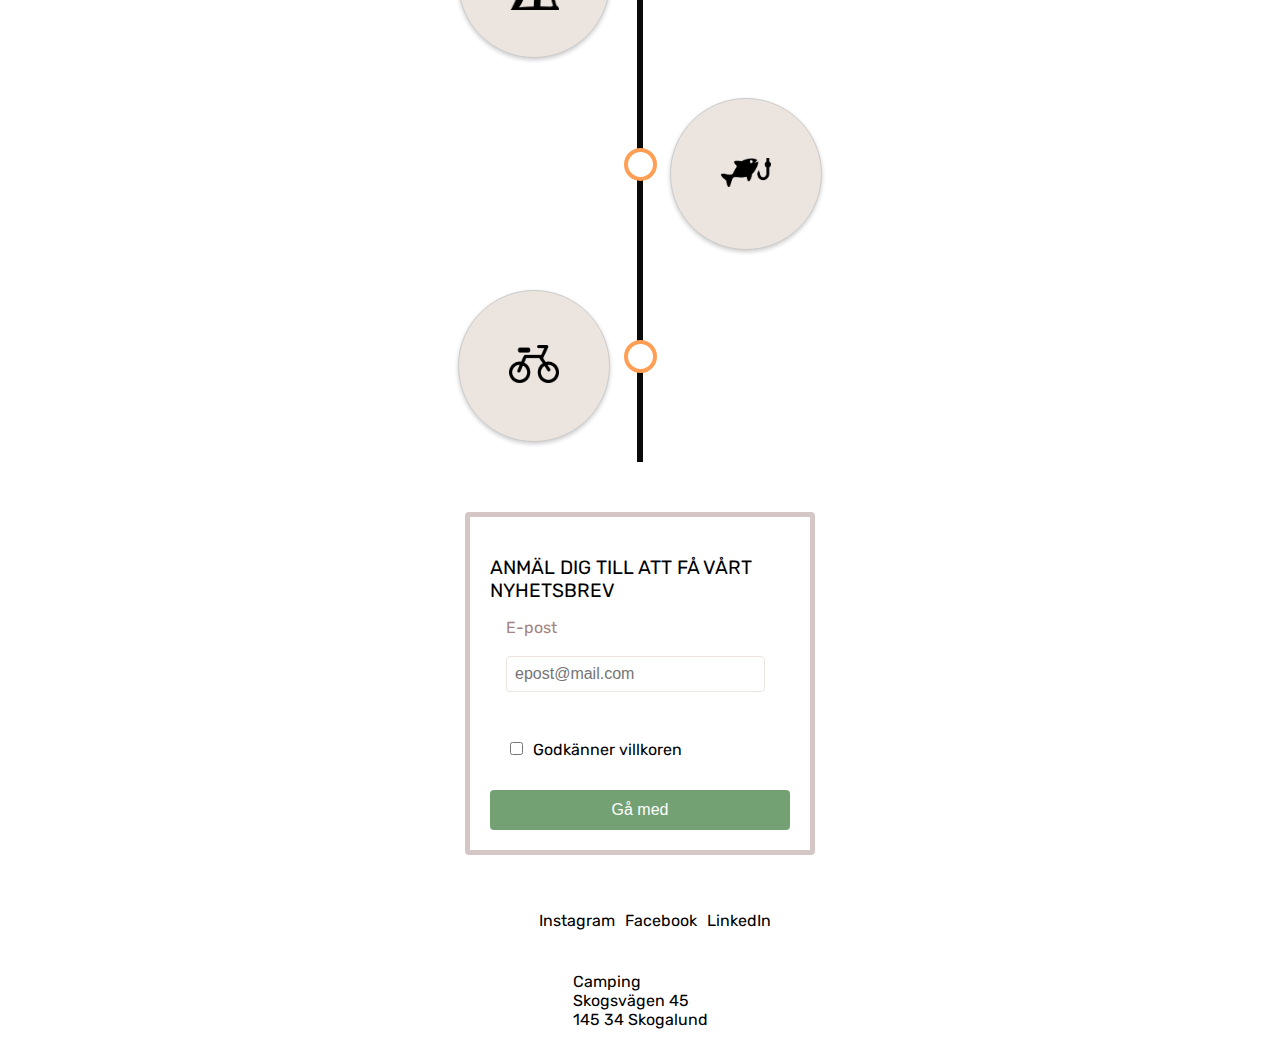
==== commit f9819bf2: "Klar - avancerad CSS”" ====
--- a/index.html
+++ b/index.html
@@ -27,10 +27,15 @@
         <div>
             <h1 class="hero-text">Välkommen till vår camping</h1>
         </div>
+        <div class="arrow-container ">
+          <img src="Image/arrow.png" alt="arrow down" class="arrow">
+        </div>
 
     </header>
 
     <main>
+        <div class="pos down-arrow"></div>
+
         <section class="facilities">
             <h2>FACILITETER</h2>
             <ul class="faciliteter">
--- a/styles.css
+++ b/styles.css
@@ -4,6 +4,7 @@
     font-family: 'Rubik', sans-serif;
     margin: 0;
     padding: 0;
+    scroll-behavior: smooth;
 }
 
 .hero-image {
@@ -61,18 +62,40 @@
     color: whitesmoke;
 }
 
+.arrow-container {
+    display: flex;
+    justify-content: center;
+    margin-top: 265px;
+}
+
+.arrow {
+    width: 50px;
+    animation: studsa 2s infinite ;
+}
+
+@keyframes studsa {
+    0%{
+        transform: translateY(10px);
+    }
+    50%{
+        transform: translateY(18px);
+     }
+     100%{
+        transform: translateY(10px);
+     }
+}
+.facilities {
+    text-align: center;
+    padding: 50px;
+    padding-bottom: 20px;
+    letter-spacing: 3px;}
+
 h2 {
     text-align: center;
     padding-bottom: 5px;
     padding-top: 5px;
 }
 
-
-.facilities{
-    text-align: center;
-    padding: 20px;
-    padding-bottom: 20px;
-    letter-spacing: 3px;}
 
 .button {
     padding-left: 30px;
@@ -84,6 +107,7 @@
     text-transform: uppercase;
     letter-spacing: 2px;
     flex-wrap: wrap;
+    font-size: large;
 }
 
 ul.faciliteter{
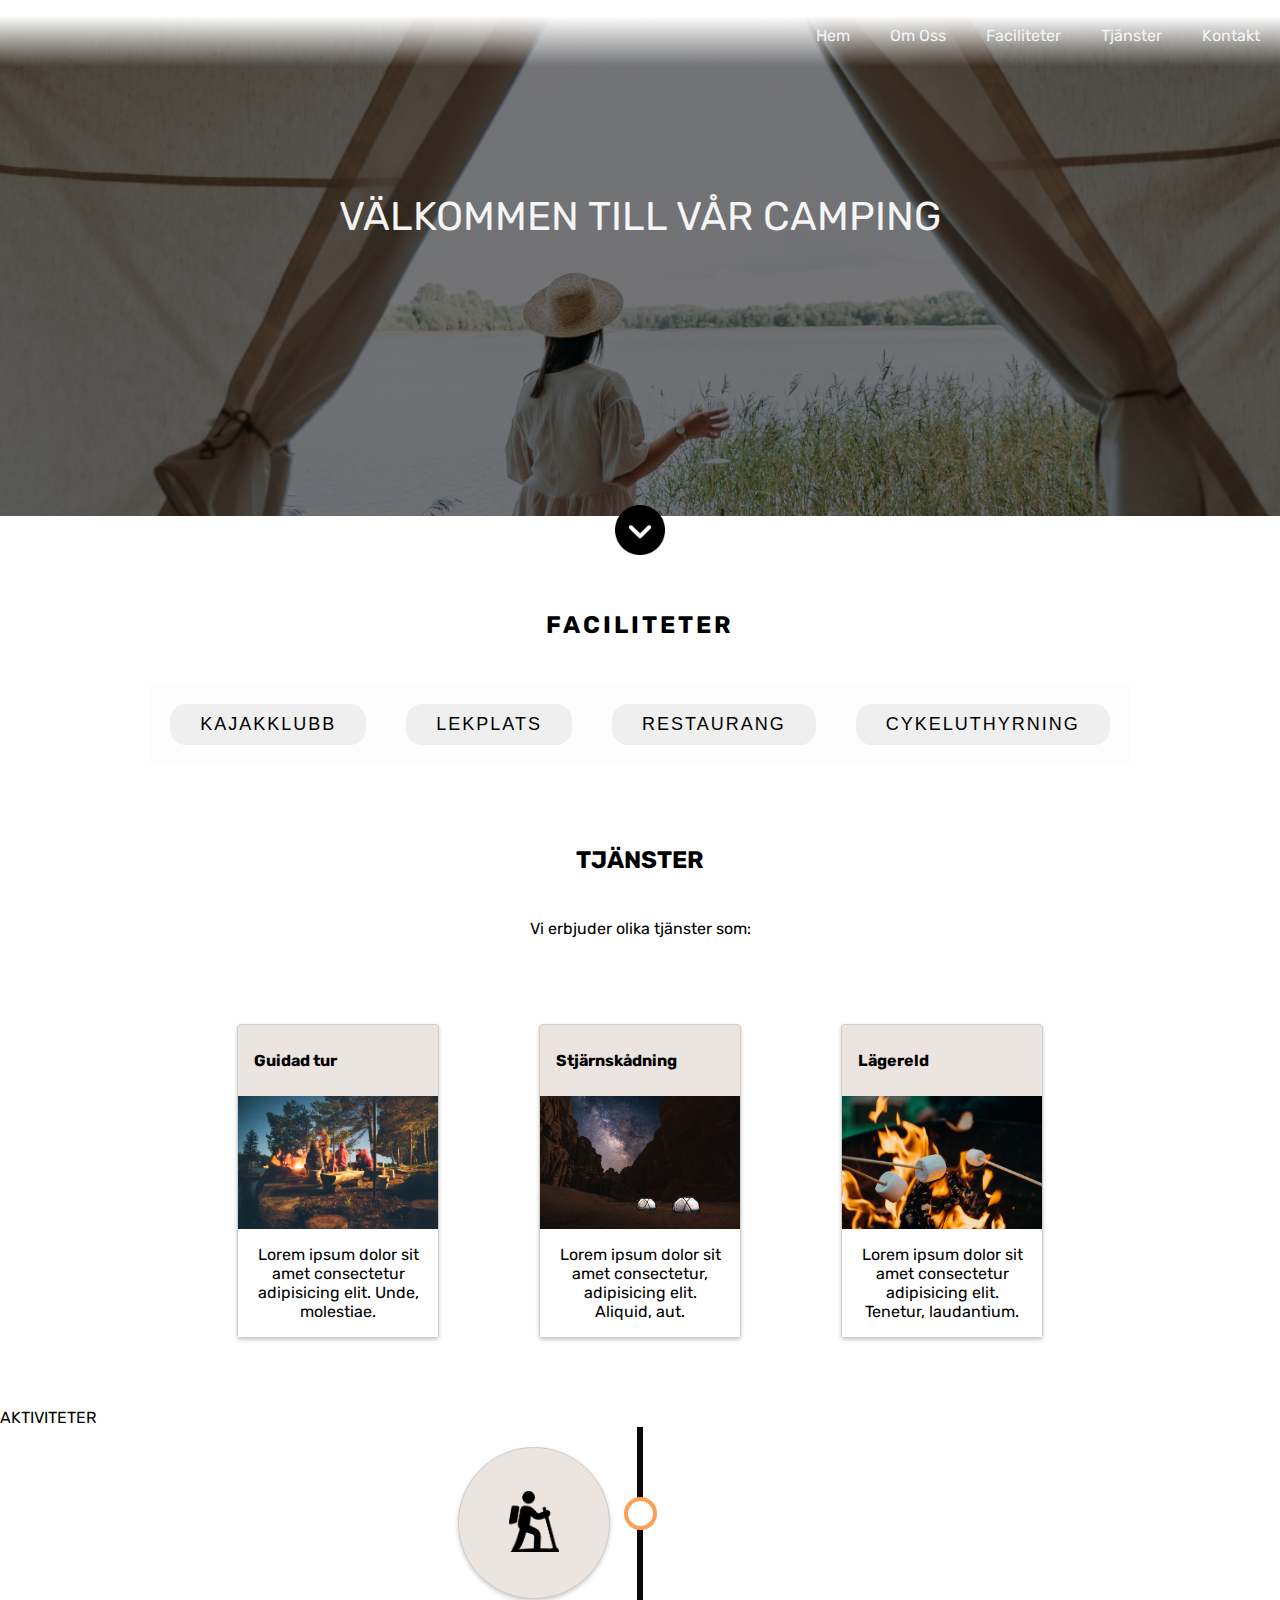
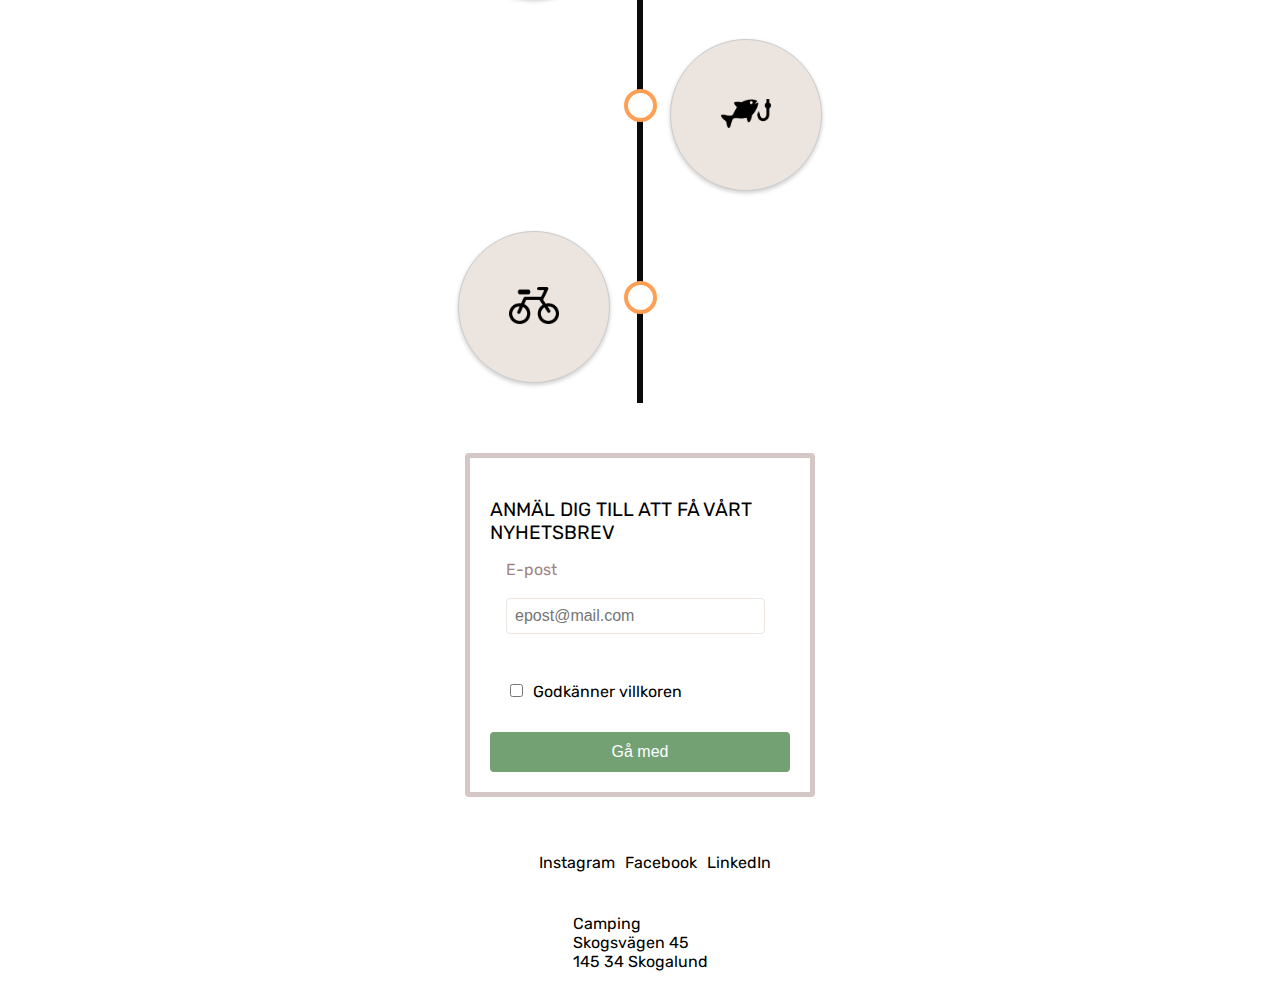
==== commit b107532d: "grid-are klar" ====
--- a/index.html
+++ b/index.html
@@ -70,10 +70,9 @@
         </section>
 
         <section class="activities">
-            <h2>AKTIVITETER</h2>
+            AKTIVITETER
 
             <div class="timeline">
-
                 <div class="container left">
                     <div class="content">
                         <div class="activities-card">
--- a/styles.css
+++ b/styles.css
@@ -342,12 +342,9 @@
     }
 
     @media (max-width: 1024px) {
-        
     }
 
     @media (msx-width: 800px) {
-
-
     }
 
     @media (max-width: 600px) {
@@ -369,7 +366,6 @@
         .button {
             width: 100%;
             font-size: 2.5rem;
-
         }
 
         .card {
